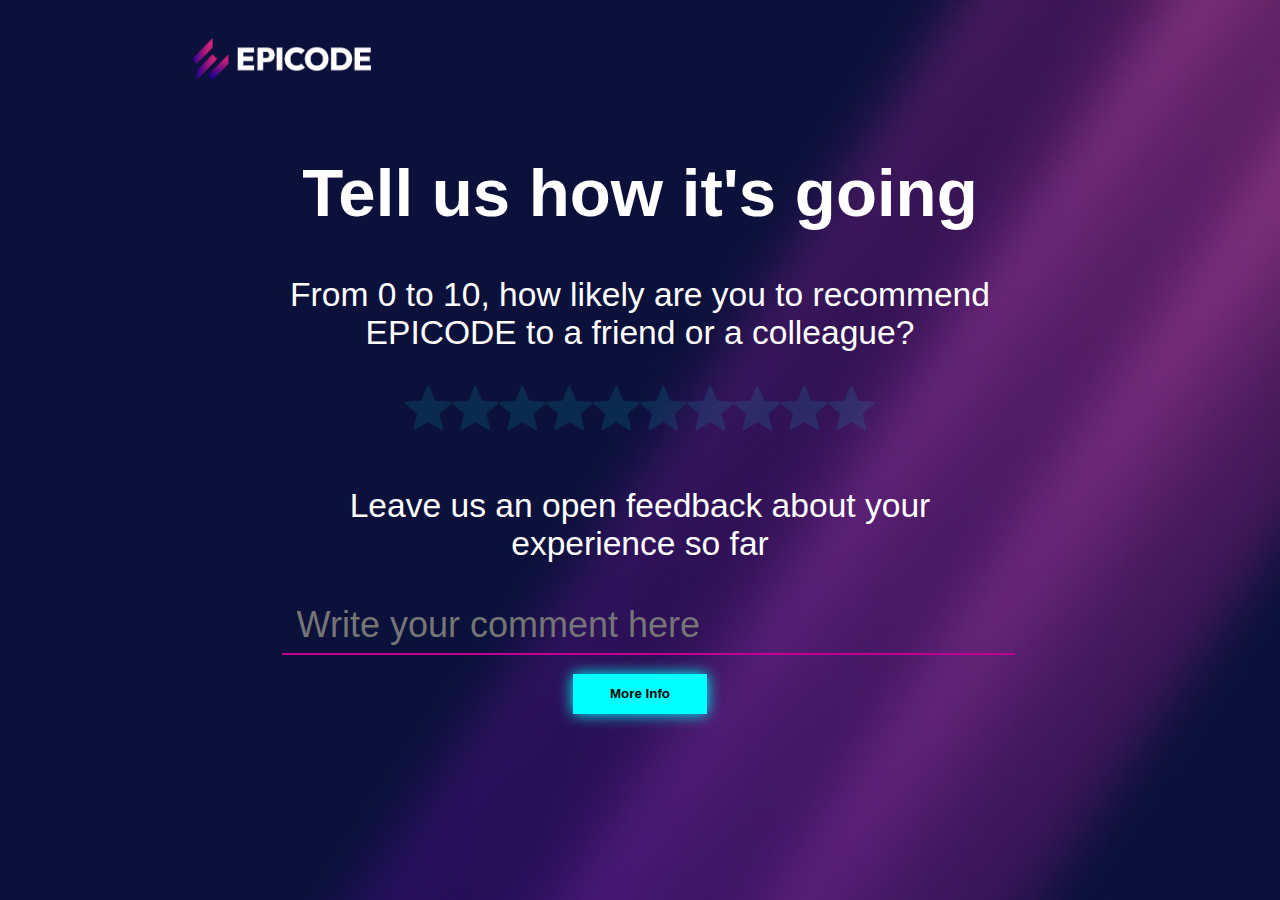
==== progetto finito/feedback.html @ f9aa3525 "." ====
<!DOCTYPE html>
<html lang="en">

<head>
    <meta charset="UTF-8">
    <meta name="viewport" content="width=device-width, initial-scale=1.0">
    <title>Document</title>
    <link rel="stylesheet" href="./asset/css/stylesheet.css">
</head>

<body>
    <!-- Intestazione -->
    <header>
        <!-- Logo di Epicode -->
        <img id="logo_epicode" src="./asset/img/epicode_logo.png" alt="">
    </header>

    <!-- Sezione principale -->
    <section id="section4pagina">
        <!-- Titolo -->
        <div>
            <h1 id="h1Pag4">Tell us how it's going</h1>
        </div>

        <!-- Testo di presentazione -->
        <div class="testo">
            <p> From 0 to 10, how likely are you to recommend <span>EPICODE</span> to a friend or a colleague?</p>
        </div>
        <!-- Stelle per la valutazione -->
        <div id="stelle">
            <p id="timer" style="display:none"></p>
            <img id="star1" src="./asset/img/star.svg" alt="">
            <img id="star2" src="./asset/img/star.svg" alt="">
            <img id="star3" src="./asset/img/star.svg" alt="">
            <img id="star5" src="./asset/img/star.svg" alt="">
            <img id="star3" src="./asset/img/star.svg" alt="">
            <img id="star6" src="./asset/img/star.svg" alt="">
            <img id="star7" src="./asset/img/star.svg" alt="">
            <img id="star8" src="./asset/img/star.svg" alt="">
            <img id="star9" src="./asset/img/star.svg" alt="">
            <img id="star10" src="./asset/img/star.svg" alt="">
        </div>
        <!-- Testo di valutazione -->
        <div class="testo">
            <p>Leave us an open feedback about your experience so far</p>
        </div>
        <!-- Form -->
        <div id="scrittura">
            <form>
                <input type="text" placeholder="Write your comment here">

                <button class="styleButton4Pagina">More Info</button>
            </form>
        </div>
    </section>
    <!-- SCRIPT -->
    <script src="./asset/script/indexjs.js"></script>
</body>

</html>
---- progetto finito/asset/css/stylesheet.css ----
body {
    background-image: url("../img/bg.jpg");
    background-repeat: no-repeat;
    background-size: cover;
    padding: 3% 8% 0% 8%;
    color: white; 
    width: 70%;
    margin: 0 auto;
    font-family: "Poppins", sans-serif;
}
#logo_epicode{
    width: 20%;
    margin-bottom: 2.8vh;
}

.welcome {
    font-size: 80px; /* dimensione del testo per "Welcome to" */
    line-height: 1;
    font-family: "Jost", sans-serif;
    font-optical-sizing: auto;
    font-weight: 350;
    font-style: normal;
}

.exam {
    font-size: 60px;
    font-family: "Poppins", sans-serif;
  font-weight: 900;
  font-style: normal;
}

.bold {
    font-weight: bold;
}

#viola {
    color: #BF128C;
    font-family: "Poppins", sans-serif;
    font-size: 2em;
    margin: 0
}

#par1pag {
    font-family:Arial, Helvetica, sans-serif;
    margin: 0 0 7vh 0
}

#ul1pagina {
    font-family: Arial, Helvetica, sans-serif;
}

.form-flex {
    margin-top: 10vh;
    font-family: "Poppins", sans-serif;
    margin-bottom: 7vh;
}

#btn {
    color: rgb(41, 0, 35);
    background-color: #00FFFF;
    border: none;
    box-shadow: 0 0 10px #00FFFF;
    cursor: pointer; 
    font-size: 1.5em;
    margin-left: 13em;
    height: 4rem;
    width: 12em;
}


.form-flex {
    display: flex;
    align-items: center; /* Allinea verticalmente gli elementi */
}

.input-group {
    display: flex; /* Rendi i suoi figli un flex item */
    align-items: center; /* Allinea verticalmente gli elementi */
    margin-bottom: 10px; /* Aggiungi spazio tra i gruppi di input */
}

.input-group input {
    margin-right: 10px; /* Aggiungi spazio tra l'input e il testo */
}

.flex-grow {
    flex-grow: 1; /* Fai espandere lo span per occupare lo spazio rimanente */
    width: max-content;
}

/*----------------------------seconda pagina --------------------------------------------------*/


#domanda {
    color: white;
}

#quiz {
    text-align: center;  
    font-size: 1em;
    margin-top: 3em; 
    height: 50vh;
    align-content: center;
}

.fade {
  opacity: 0;
  transition: opacity 0.3s ease-in-out;
}

#button_risposte{
  margin-top: 1.6em;
  display: inline-block;
} 

.risposta {
    width: 30vw;
    height: 7vh;
    margin: 15px;
    border-radius: 100px;
    background: transparent; 
    color: white;
    background-color: rgba(255, 255, 255, 0.1);
    border: none; 
    font-size: 1.1em;
    box-shadow: 0 -1.5px 1px 2px rgba(244, 242, 242, 0.915);
}


.risposta:hover {
  cursor: pointer;
  background: rgba(237, 26, 230, 0.626);
}

#question {
    text-align: center;
    margin-top: 4em;
}

#ndomanda {
    color: white;
}

#totdomande {
    color: rgb(219, 37, 97);
}

.score{
  font-size: 2.5em;
  margin-top: 15%;
}
#btnrst {
    color: rgb(41, 0, 35);
    background-color: #00FFFF;
    border: none;
    box-shadow: 0 0 10px #00FFFF;
    cursor: pointer; 
    font-size: 1.5em;
    border-radius: 15px;
    height: 4rem;
    width: 8em;
    margin-top: 10%;
}


/****************** inizio css timer ****************/

.base-timer {
    position: relative;
    width: 100px;
    height: 100px;
    margin-left: 90%;
    margin-top: -3em;
  }
  
  .base-timer__svg {
    transform: scaleX(-1);
  }
  
  .base-timer__circle {
    fill: none;
    stroke: none;
  }
  
  .base-timer__path-elapsed {
    stroke-width: 10px;
    stroke: grey;
  }
  
  .base-timer__path-remaining {
    stroke-width: 10px;
    stroke-linecap: round;
    transform: rotate(90deg);
    transform-origin: center;
    transition: 1s linear all;
    fill-rule: nonzero;
    stroke: currentColor;
  }
  
  .base-timer__path-remaining.green {
    color: rgb(3, 227, 238);
  }
  
  .base-timer__path-remaining.orange {
    color: orange;
  }
  
  .base-timer__path-remaining.red {
    color: red;
  }
  
  .base-timer__label {
    position: absolute;
    width: 50px;
    height: 30px;
    top: 35px;
    margin-left: 25px;
    display: flex;
    align-items: center;
    justify-content: center;
    font-size: 2.2em;
    color: white;
  }

  /*---------------------------------------CSS terza pagina-------------------------------------*/
  

#top_text h2{
    margin: 0;
    font-weight: bold;
    font-size: 4vw;
    text-align: center;
}
#top_text h4{
    margin: 0 0 4vh 0;
    text-align: center;
    font-size: 2vw
}

#container{
    margin: auto;
  padding: 10px;
  margin-bottom:5vh;
  text-align: center;
  display:flex;
  justify-content: space-between;
  align-items: center; /* Centra il contenuto verticalmente */
}

#container > div {
    flex-grow: 1;
}

#container > div:first-child,
#container > div:last-child {
    flex-basis: 50%;
}
.scritturaGiustaESbagliata{ /*corretto e wrong*/
    font-size: 4.7em;
    margin: 0;
}

#percentualegiusta, #percentualesbagliata { /*numeri e percentuale*/
    font-size: 4.7em;
    font-weight: 700;
    margin: 0;
}

#domandegiuste, #domandesbagliate{ /*    tot/10   */
    font-size: 2em;
    margin: 0;
}

#percentualegiusta, #domandegiuste, #correctB{ /*testo a sx del grafico*/
    color: rgb(0, 255,255)
}
#percentualesbagliata, #domandesbagliate, #wrongV{   /*testo a dx del grafico*/
    color:rgb(194, 18, 141)
}

#btndiv{
    text-align: center;
}
#rateUs{ /*bottone in fondo*/
    background: none;
    border: 1px solid white;
    box-shadow: 0 0 10px #00FFFF;
    box-shadow: 0 0 10px #00FFFF;
    color: white;
    padding: 8px 26px;
    cursor: pointer;
    text-align: center;
    font-size: 2vw
}

/*--------------------------4 pagina stile-----------------------*/

/* Stile della sezione principale */
#section4pagina{
    width: 80%;
    margin: 0 auto;
    text-align: center;
}

/* Stile del titolo */
#h1Pag4{
    font-size: 4.2em;
    padding:0 auto ;
}

/* Stile del testo generico */
.testo{
    font-size: 2.1em;
}

/* Stile del testo all'interno del tag span */
.testospan{
    font-size: 2.3em;
}

/* Stile delle stelle per la valutazione */
#stelle{
    padding-bottom: 1.4em;
    cursor: pointer;
    display: flex;
    justify-content: center;
}

/* Stile dell'input del modulo */
#scrittura input{
    width: 100%;
    background: transparent;
    border: none;
    border-bottom: solid 2px #C40090;
    height: 6vh;
    font-size: 4vh;
    color: white;
    padding-left: 15px;
}

/* Stile del pulsante "More Info" */
.styleButton4Pagina{
    background-color: #00FFFF;
    border: none;
    margin-top: 1.4em;
    width: 10em;
    height: 3em;
    font-weight: 700;
    box-shadow: 0 0 15px #00FFFF; 
    cursor: pointer;
}

/* Stile delle immagini delle stelle */
#stelle img {
    opacity: 0.1;
    transition: opacity 0.2s ease;
    cursor: pointer;
}

/* Stile delle immagini delle stelle al passaggio del mouse */
#stelle img:hover,
#stelle img.active {
    opacity: 0.6;
}

/* Stile delle immagini delle stelle cliccate */
#stelle img.clicked {
    opacity: 1;
}

/* Stile del testo del commento */
.comment-text {
    margin: 0; 
    margin-left: 10px; /* Aggiunge uno spazio tra le stelle e il paragrafo */
    font-size: 1.5em; /* Imposta la dimensione del carattere del commento */
    color: #faf6f6;
    align-self: center; /* Colore del testo del commento */
}

/* Stile per il commento visibile */
.comment-text.visible {
    display: inline-block;
    align-self: center;
}
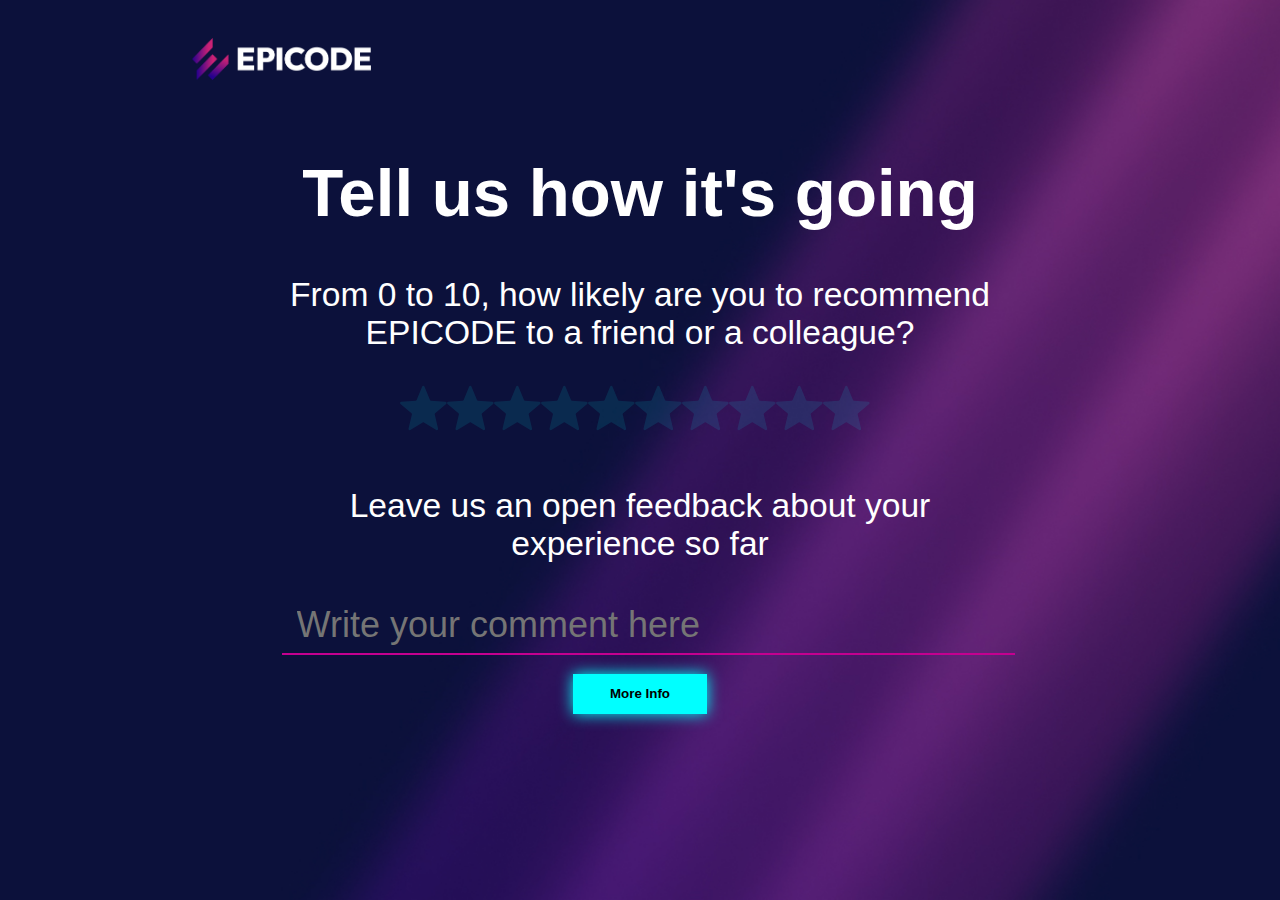
==== commit 9958e458: "modified:   progetto finito/asset/css/stylesheet.css 	modified:   progetto finito/asset/script/index" ====
--- a/progetto finito/feedback.html
+++ b/progetto finito/feedback.html
@@ -24,7 +24,7 @@
 
         <!-- Testo di presentazione -->
         <div class="testo">
-            <p> From 0 to 10, how likely are you to recommend <span>EPICODE</span> to a friend or a colleague?</p>
+            <p> From 0 to 10, how likely are you to recommend EPICODE to a friend or a colleague?</p>
         </div>
         <!-- Stelle per la valutazione -->
         <div id="stelle">
--- a/progetto finito/asset/css/stylesheet.css
+++ b/progetto finito/asset/css/stylesheet.css
@@ -149,18 +149,6 @@
   font-size: 2.5em;
   margin-top: 15%;
 }
-#btnrst {
-    color: rgb(41, 0, 35);
-    background-color: #00FFFF;
-    border: none;
-    box-shadow: 0 0 10px #00FFFF;
-    cursor: pointer; 
-    font-size: 1.5em;
-    border-radius: 15px;
-    height: 4rem;
-    width: 8em;
-    margin-top: 10%;
-}
 
 
 /****************** inizio css timer ****************/
@@ -313,10 +301,6 @@
     font-size: 2.1em;
 }
 
-/* Stile del testo all'interno del tag span */
-.testospan{
-    font-size: 2.3em;
-}
 
 /* Stile delle stelle per la valutazione */
 #stelle{
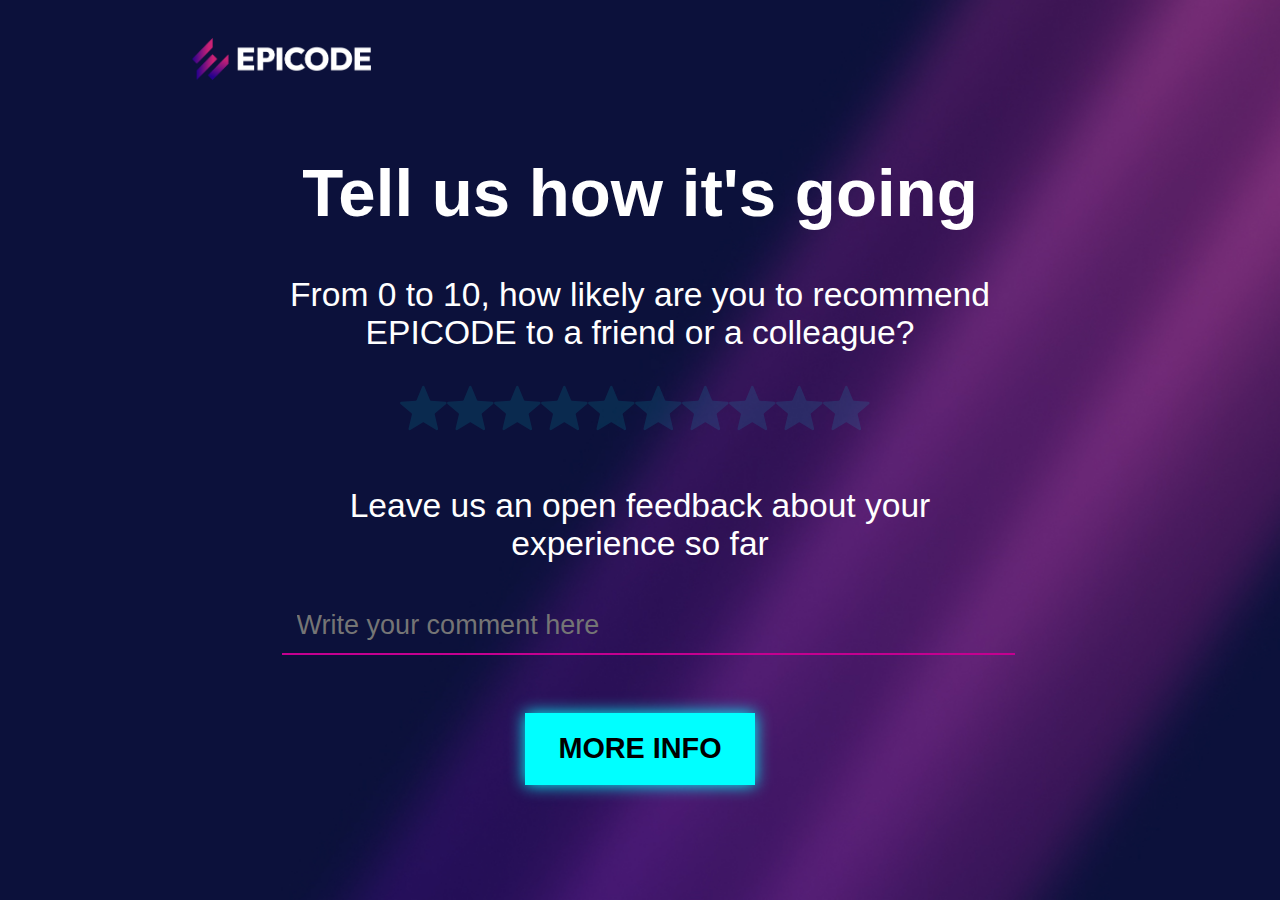
==== commit 504cab7e: "modified:   progetto finito/asset/css/stylesheet.css 	modified:   progetto finito/feedback.html" ====
--- a/progetto finito/feedback.html
+++ b/progetto finito/feedback.html
@@ -49,7 +49,7 @@
             <form>
                 <input type="text" placeholder="Write your comment here">
 
-                <button class="styleButton4Pagina">More Info</button>
+                <button class="styleButton4Pagina">MORE INFO</button>
             </form>
         </div>
     </section>
--- a/progetto finito/asset/css/stylesheet.css
+++ b/progetto finito/asset/css/stylesheet.css
@@ -317,21 +317,27 @@
     border: none;
     border-bottom: solid 2px #C40090;
     height: 6vh;
-    font-size: 4vh;
+    font-size: 3vh;
     color: white;
     padding-left: 15px;
+}
+
+
+#scrittura input:focus{
+    outline: none;
 }
 
 /* Stile del pulsante "More Info" */
 .styleButton4Pagina{
     background-color: #00FFFF;
     border: none;
-    margin-top: 1.4em;
-    width: 10em;
-    height: 3em;
-    font-weight: 700;
+    width: 8em;
+    height: 2.5em;
+    font-weight: 750;
     box-shadow: 0 0 15px #00FFFF; 
     cursor: pointer;
+    margin-top: 2em;
+    font-size: 1.8em;
 }
 
 /* Stile delle immagini delle stelle */
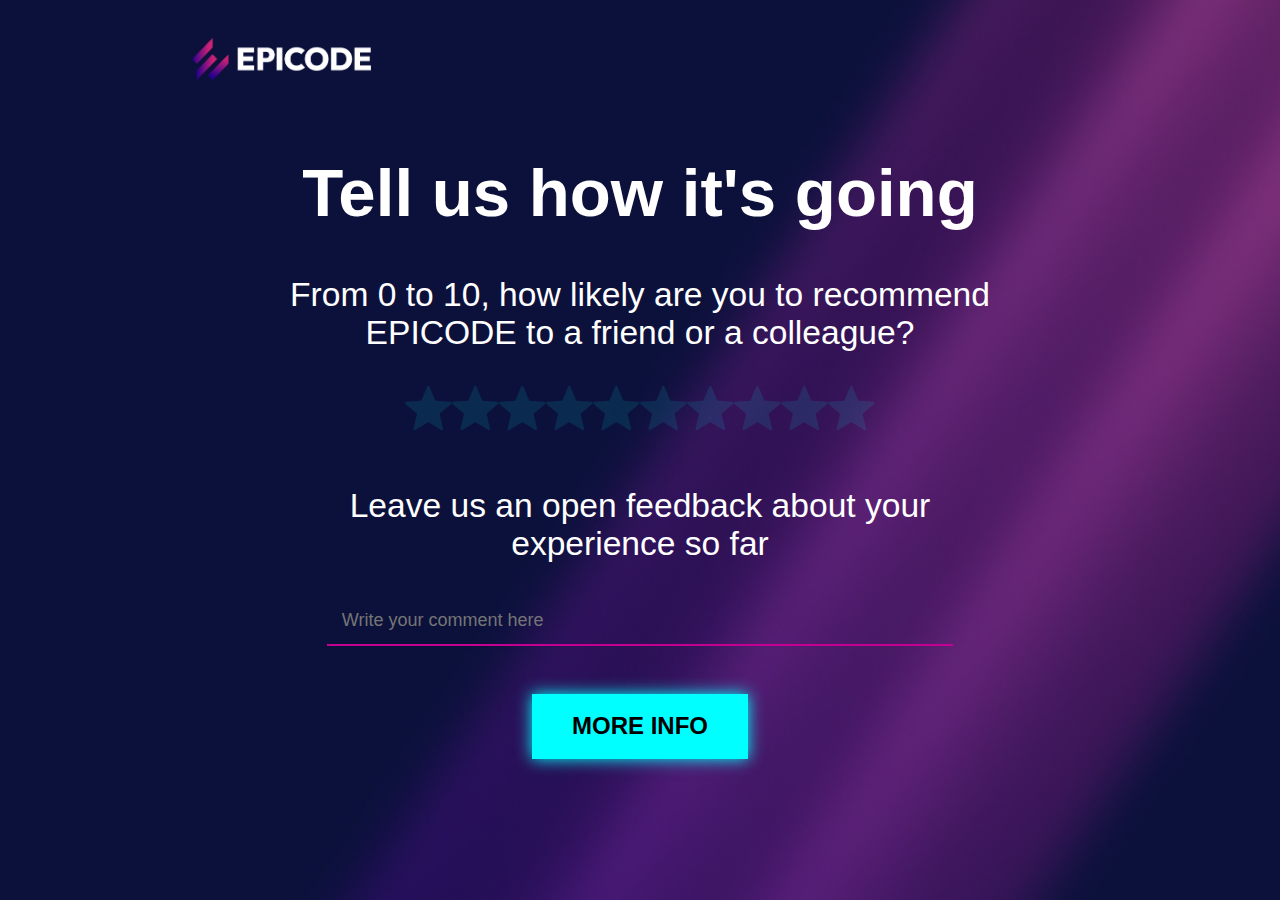
==== commit 5dcb0be6: "modified:   progetto finito/asset/script/indexjs.js 	modified:   progetto finito/feedback.html" ====
--- a/progetto finito/feedback.html
+++ b/progetto finito/feedback.html
@@ -40,6 +40,7 @@
             <img id="star9" src="./asset/img/star.svg" alt="">
             <img id="star10" src="./asset/img/star.svg" alt="">
         </div>
+        <div id="sottocomment"></div>
         <!-- Testo di valutazione -->
         <div class="testo">
             <p>Leave us an open feedback about your experience so far</p>
--- a/progetto finito/asset/css/stylesheet.css
+++ b/progetto finito/asset/css/stylesheet.css
@@ -312,12 +312,12 @@
 
 /* Stile dell'input del modulo */
 #scrittura input{
-    width: 100%;
+    width: 85%;
     background: transparent;
     border: none;
     border-bottom: solid 2px #C40090;
-    height: 6vh;
-    font-size: 3vh;
+    height: 5vh;
+    font-size: 2vh;
     color: white;
     padding-left: 15px;
 }
@@ -331,13 +331,13 @@
 .styleButton4Pagina{
     background-color: #00FFFF;
     border: none;
-    width: 8em;
-    height: 2.5em;
-    font-weight: 750;
+    width: 9em;
+    height: 2.7em;
+    font-weight: 799;
     box-shadow: 0 0 15px #00FFFF; 
     cursor: pointer;
     margin-top: 2em;
-    font-size: 1.8em;
+    font-size: 1.5em;
 }
 
 /* Stile delle immagini delle stelle */
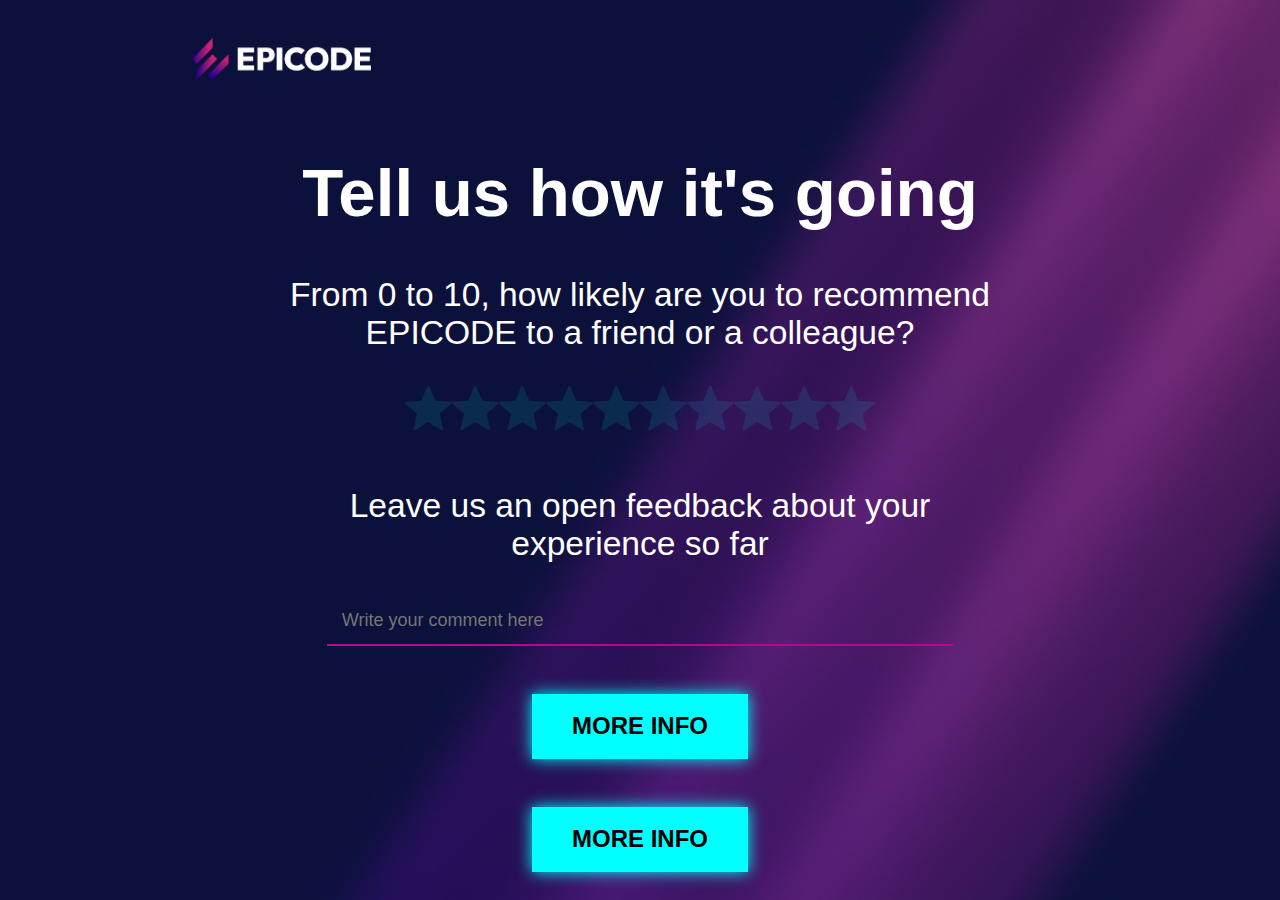
==== commit f731df4e: "Merge branch 'main' of https://github.com/nicherri/quiz_buidWeek" ====
--- a/progetto finito/feedback.html
+++ b/progetto finito/feedback.html
@@ -49,9 +49,9 @@
         <div id="scrittura">
             <form>
                 <input type="text" placeholder="Write your comment here">
-
-                <button class="styleButton4Pagina">MORE INFO</button>
+                <a href="https://epicode.com/it/corso-web-developer/"><button class="styleButton4Pagina">MORE INFO</button></a>
             </form>
+            <a href="https://epicode.com/it/corso-web-developer/"><button class="styleButton4Pagina">MORE INFO</button></a>
         </div>
     </section>
     <!-- SCRIPT -->
--- a/progetto finito/asset/css/stylesheet.css
+++ b/progetto finito/asset/css/stylesheet.css
@@ -42,12 +42,13 @@
 
 #par1pag {
     font-family:Arial, Helvetica, sans-serif;
-    margin: 0 0 7vh 0
-}
-
+    margin: 0 0 7vh 0;
+    font-size:1.3em;
+}
 #ul1pagina {
     font-family: Arial, Helvetica, sans-serif;
-}
+    line-height: 1.8;
+font-size: 1.1em;}
 
 .form-flex {
     margin-top: 10vh;
@@ -62,7 +63,7 @@
     box-shadow: 0 0 10px #00FFFF;
     cursor: pointer; 
     font-size: 1.5em;
-    margin-left: 13em;
+    margin-left: 25em;
     height: 4rem;
     width: 12em;
 }
@@ -86,6 +87,7 @@
 .flex-grow {
     flex-grow: 1; /* Fai espandere lo span per occupare lo spazio rimanente */
     width: max-content;
+    font-size:1.2em
 }
 
 /*----------------------------seconda pagina --------------------------------------------------*/
@@ -129,7 +131,7 @@
 
 .risposta:hover {
   cursor: pointer;
-  background: rgba(237, 26, 230, 0.626);
+  background: rgba(237, 26, 230, 0.288);
 }
 
 #question {
@@ -149,6 +151,31 @@
   font-size: 2.5em;
   margin-top: 15%;
 }
+
+.correct{
+    width: 30vw;
+    height: 7vh;
+    margin: 15px;
+    border-radius: 100px;
+    background-color: green;
+    color: white;
+    border: none; 
+    font-size: 1.1em;
+    box-shadow: 0 -1.5px 1px 2px rgba(244, 242, 242, 0.915);
+}
+
+.wrong{
+    width: 30vw;
+    height: 7vh;
+    margin: 15px;
+    border-radius: 100px;
+    background-color:red;
+    color: white;
+    border: none; 
+    font-size: 1.1em;
+    box-shadow: 0 -1.5px 1px 2px rgba(244, 242, 242, 0.915);
+}
+
 
 
 /****************** inizio css timer ****************/
@@ -263,7 +290,7 @@
     color: rgb(0, 255,255)
 }
 #percentualesbagliata, #domandesbagliate, #wrongV{   /*testo a dx del grafico*/
-    color:rgb(194, 18, 141)
+    color:rgb(194, 18, 141) 
 }
 
 #btndiv{
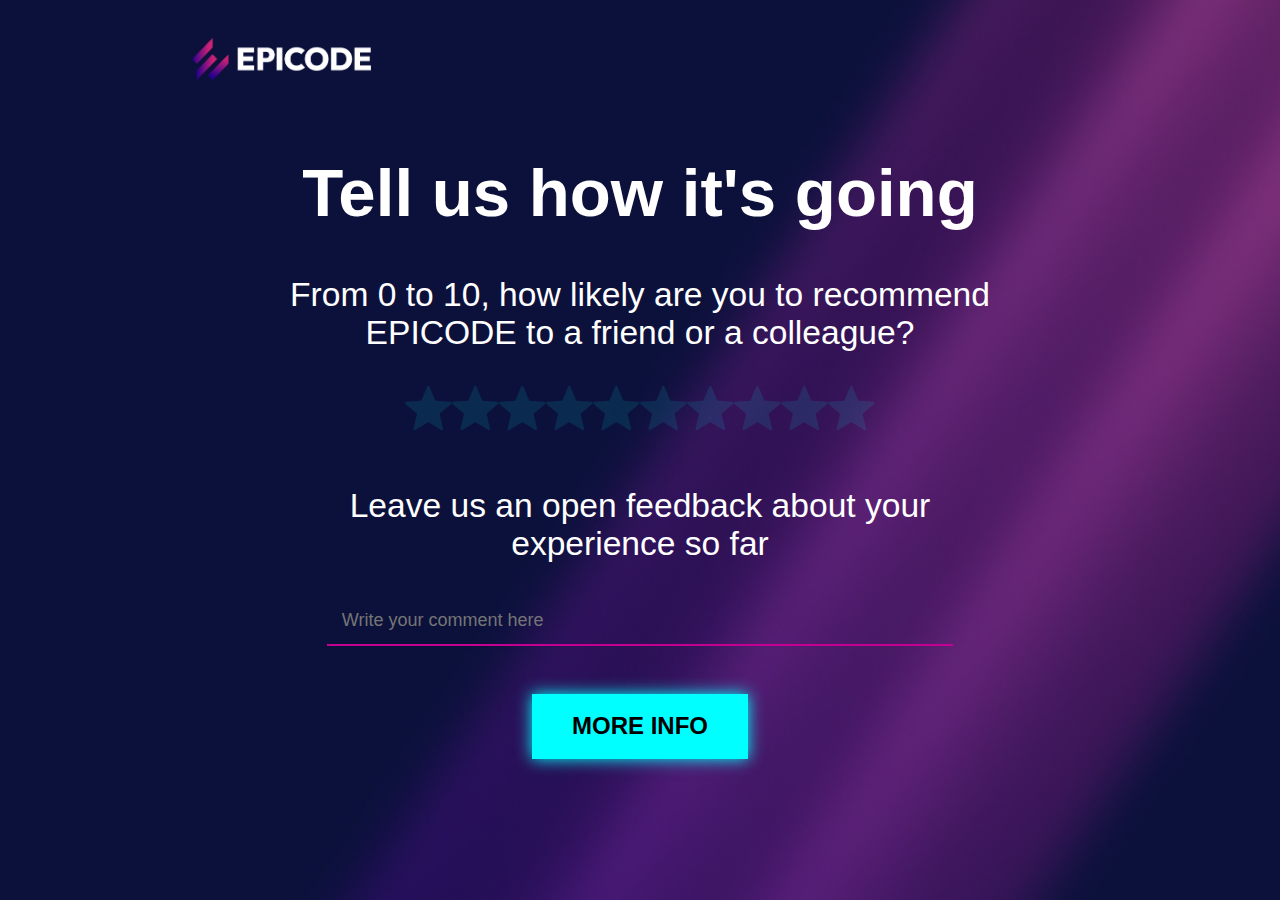
==== commit 0b9cd3b6: "." ====
--- a/progetto finito/feedback.html
+++ b/progetto finito/feedback.html
@@ -49,7 +49,6 @@
         <div id="scrittura">
             <form>
                 <input type="text" placeholder="Write your comment here">
-                <a href="https://epicode.com/it/corso-web-developer/"><button class="styleButton4Pagina">MORE INFO</button></a>
             </form>
             <a href="https://epicode.com/it/corso-web-developer/"><button class="styleButton4Pagina">MORE INFO</button></a>
         </div>
